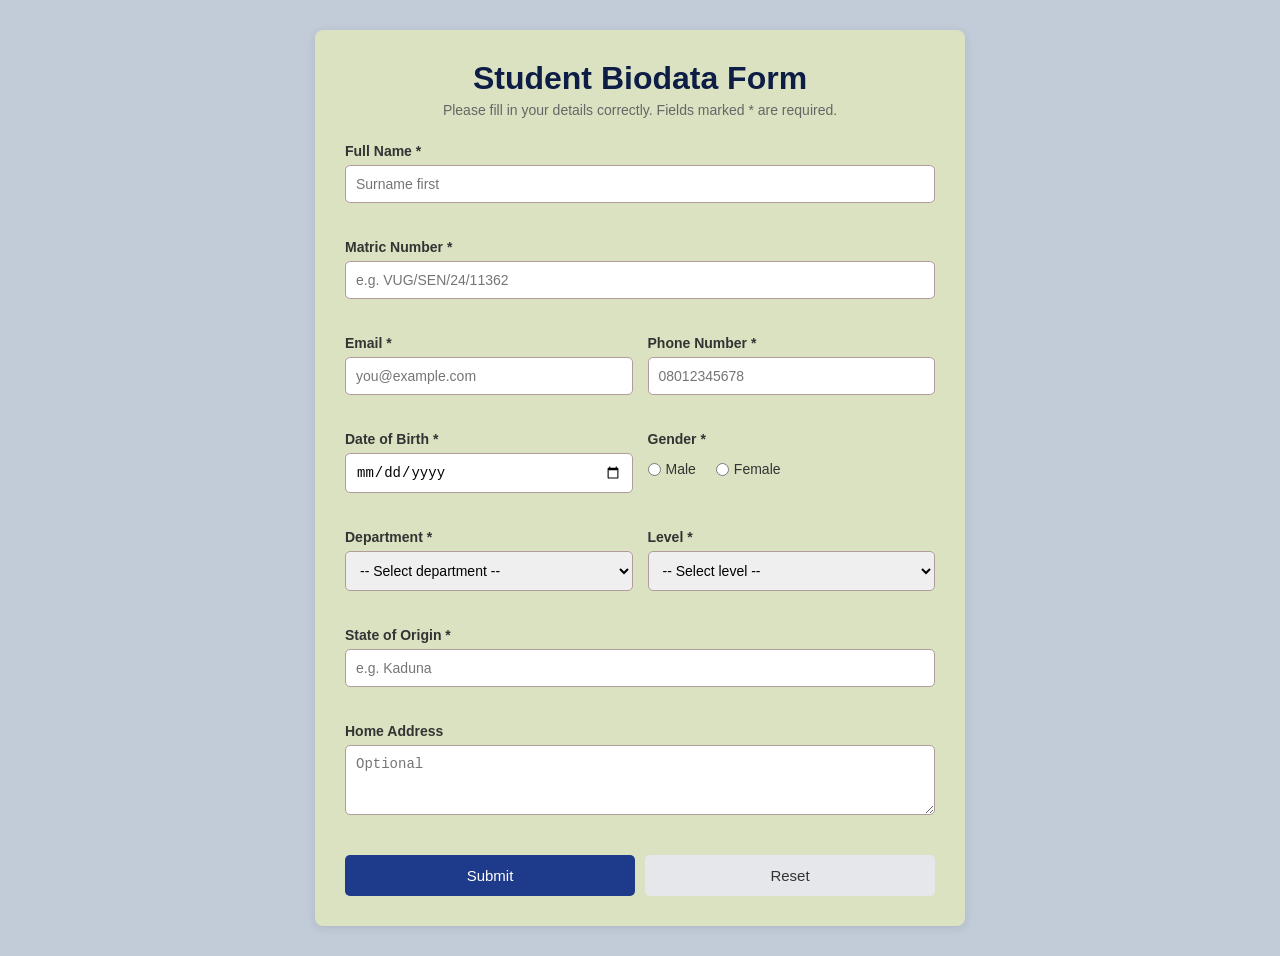
==== client/register.html @ fbb7846d "set up flask server, db connection and client/server structure" ====
<!DOCTYPE html>
<html lang="en">
<head>
    <meta charset="UTF-8">
    <meta name="viewport" content="width=device-width, initial-scale=1.0">
    <title>Student Biodata Form</title>
    <link rel="stylesheet" href="css/style.css">
</head>
<body>

    <div class="container">
        <h1>Student Biodata Form</h1>
        <p class="subtitle">Please fill in your details correctly. Fields marked * are required.</p>

        <form id="biodataForm" novalidate>

            <div class="form-group">
                <label for="fullName">Full Name *</label>
                <input type="text" id="fullName" placeholder="Surname first">
                <small class="error"></small>
            </div>

            <div class="form-group">
                <label for="matricNo">Matric Number *</label>
                <input type="text" id="matricNo" placeholder="e.g. VUG/SEN/24/11362">
                <small class="error"></small>
            </div>

            <div class="row">
                <div class="form-group">
                    <label for="email">Email *</label>
                    <input type="email" id="email" placeholder="you@example.com">
                    <small class="error"></small>
                </div>

                <div class="form-group">
                    <label for="phone">Phone Number *</label>
                    <input type="tel" id="phone" placeholder="08012345678">
                    <small class="error"></small>
                </div>
            </div>

            <div class="row">
                <div class="form-group">
                    <label for="dob">Date of Birth *</label>
                    <input type="date" id="dob">
                    <small class="error"></small>
                </div>

                <div class="form-group">
                    <label>Gender *</label>
                    <div class="radio-group" id="genderGroup">
                        <label><input type="radio" name="gender" value="Male"> Male</label>
                        <label><input type="radio" name="gender" value="Female"> Female</label>
                    </div>
                    <small class="error"></small>
                </div>
            </div>

            <div class="row">
                <div class="form-group">
                    <label for="department">Department *</label>
                    <select id="department">
                        <option value="">-- Select department --</option>
                        <option>Software Engineering</option>
                        <option>Computer Science</option>
                        <option>Cyber Security</option>
                        <option>Information Technology</option>
                        <option>Data Science</option>
                    </select>
                    <small class="error"></small>
                </div>

                <div class="form-group">
                    <label for="level">Level *</label>
                    <select id="level">
                        <option value="">-- Select level --</option>
                        <option>100</option>
                        <option>200</option>
                        <option>300</option>
                        <option>400</option>
                        <option>500</option>
                    </select>
                    <small class="error"></small>
                </div>
            </div>

            <div class="form-group">
                <label for="stateOfOrigin">State of Origin *</label>
                <input type="text" id="stateOfOrigin" placeholder="e.g. Kaduna">
                <small class="error"></small>
            </div>

            <div class="form-group">
                <label for="address">Home Address</label>
                <textarea id="address" rows="3" placeholder="Optional"></textarea>
                <small class="error"></small>
            </div>

            <div class="buttons">
                <button type="submit" class="btn-submit">Submit</button>
                <button type="reset" class="btn-reset">Reset</button>
            </div>
        </form>

        <div id="successBox" class="success hidden"></div>
    </div>

    <script src="js/register.js"></script>
</body>
</html>
---- client/css/style.css ----
* {
    margin: 0;
    padding: 0;
    box-sizing: border-box;
}

body {
    font-family: Arial, Helvetica, sans-serif;
    background-color: #c2ccd9;
    color: #333;
    padding: 30px 15px;
}

.container {
    max-width: 650px;
    margin: 0 auto;
    background: #dae2c1;
    padding: 30px;
    border-radius: 8px;
    box-shadow: 0 2px 10px rgba(0, 0, 0, 0.1);
}

h1 {
    text-align: center;
    color: #0e1d46;
    margin-bottom: 5px;
}

.subtitle {
    text-align: center;
    font-size: 14px;
    color: #666;
    margin-bottom: 25px;
}

.form-group {
    margin-bottom: 18px;
    flex: 1;
}

.row {
    display: flex;
    gap: 15px;
}

label {
    display: block;
    font-weight: bold;
    font-size: 14px;
    margin-bottom: 6px;
}

input[type="text"],
input[type="email"],
input[type="tel"],
input[type="date"],
select,
textarea {
    width: 100%;
    padding: 10px;
    border: 1px solid #b19c9c;
    border-radius: 5px;
    font-size: 14px;
}


textarea {
    resize: vertical;
}

.radio-group {
    display: flex;
    gap: 20px;
    padding-top: 8px;
}

.radio-group label {
    font-weight: normal;
    display: flex;
    align-items: center;
    gap: 5px;
}

.invalid {
    border-color: #dc2626 !important;
}

.error {
    color: #dc2626;
    font-size: 12px;
    display: block;
    margin-top: 4px;
    min-height: 14px;
}

.buttons {
    display: flex;
    gap: 10px;
    margin-top: 10px;
}

button {
    flex: 1;
    padding: 12px;
    border: none;
    border-radius: 5px;
    font-size: 15px;
    cursor: pointer;
}

.btn-submit {
    background-color: #1e3a8a;
    color: #fff;
}

.btn-submit:hover {
    background-color: #172e6e;
}

.btn-reset {
    background-color: #e5e7eb;
    color: #333;
}

.btn-reset:hover {
    background-color: #d1d5db;
}

.success {
    margin-top: 20px;
    padding: 15px;
    background-color: #dcfce7;
    border: 1px solid #16a34a;
    border-radius: 5px;
    font-size: 14px;
}

.success h3 {
    color: #15803d;
    margin-bottom: 10px;
}

.success p {
    margin-bottom: 4px;
}

.hidden {
    display: none;
}
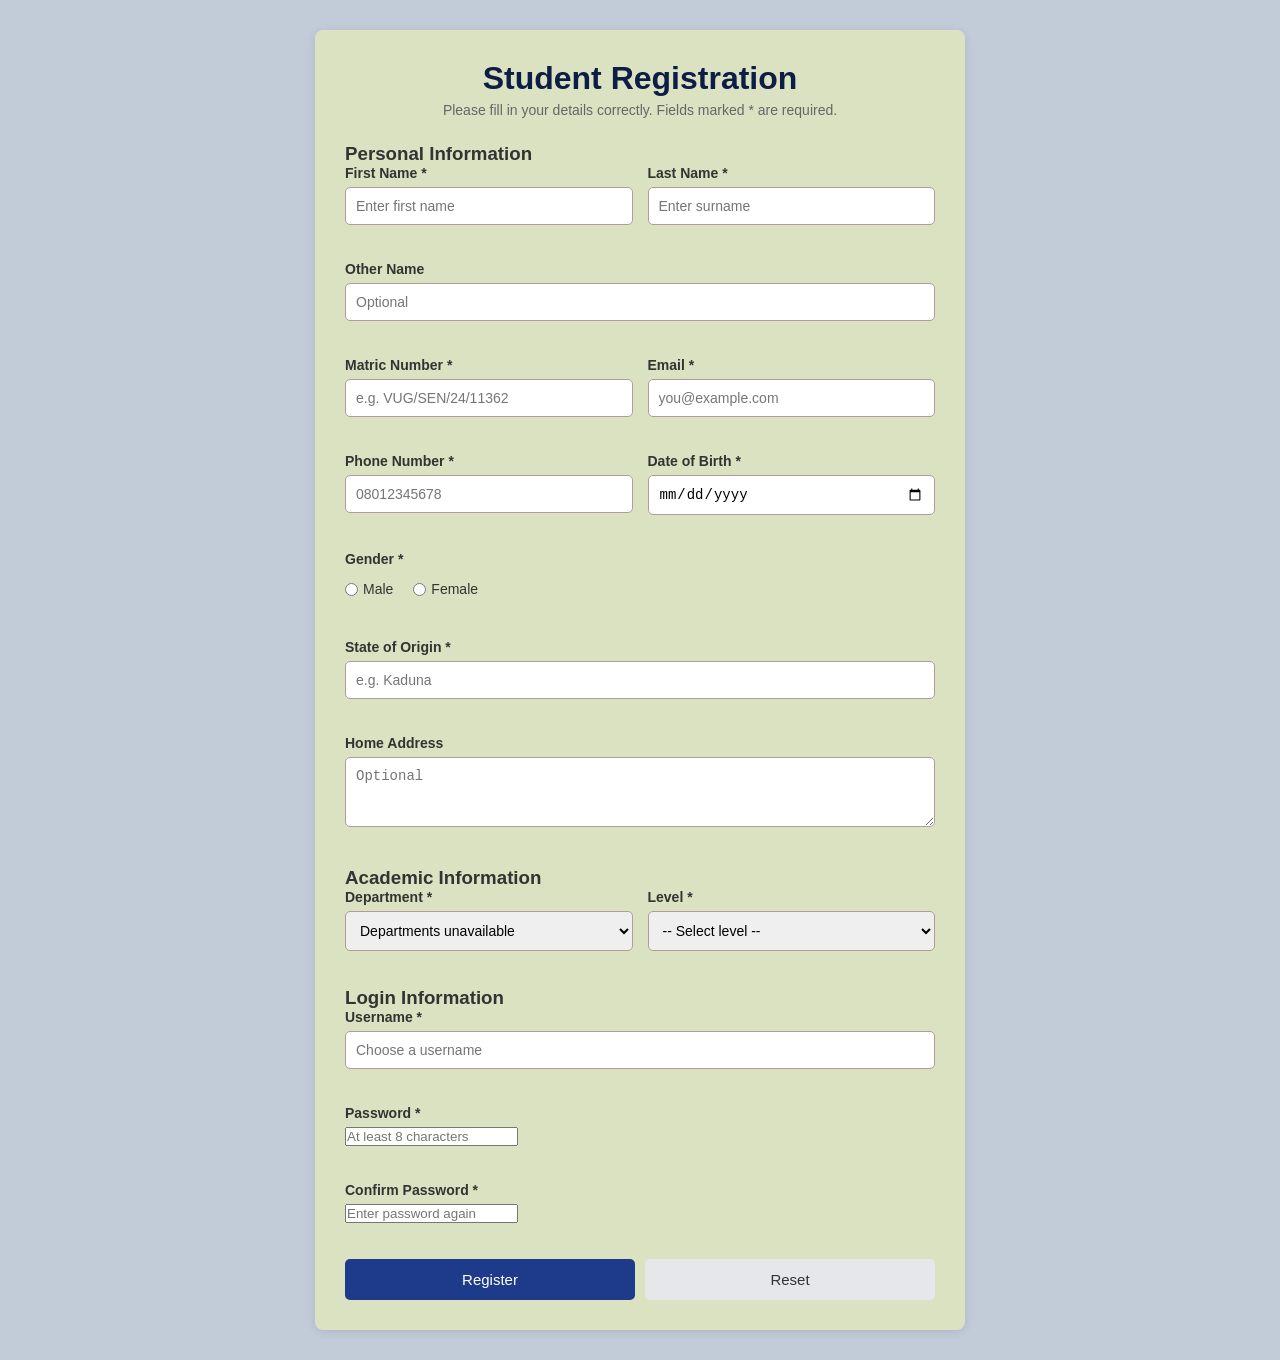
==== commit f0227cce: "Complete student registration page" ====
--- a/client/register.html
+++ b/client/register.html
@@ -3,70 +3,107 @@
 <head>
     <meta charset="UTF-8">
     <meta name="viewport" content="width=device-width, initial-scale=1.0">
-    <title>Student Biodata Form</title>
+    <title>Student Registration</title>
     <link rel="stylesheet" href="css/style.css">
 </head>
 <body>
 
     <div class="container">
-        <h1>Student Biodata Form</h1>
-        <p class="subtitle">Please fill in your details correctly. Fields marked * are required.</p>
+        <h1>Student Registration</h1>
+        <p class="subtitle">
+            Please fill in your details correctly. Fields marked * are required.
+        </p>
 
         <form id="biodataForm" novalidate>
 
-            <div class="form-group">
-                <label for="fullName">Full Name *</label>
-                <input type="text" id="fullName" placeholder="Surname first">
-                <small class="error"></small>
+            <h3>Personal Information</h3>
+
+            <div class="row">
+                <div class="form-group">
+                    <label for="firstName">First Name *</label>
+                    <input type="text" id="firstName" placeholder="Enter first name">
+                    <small class="error"></small>
+                </div>
+
+                <div class="form-group">
+                    <label for="lastName">Last Name *</label>
+                    <input type="text" id="lastName" placeholder="Enter surname">
+                    <small class="error"></small>
+                </div>
             </div>
 
             <div class="form-group">
-                <label for="matricNo">Matric Number *</label>
-                <input type="text" id="matricNo" placeholder="e.g. VUG/SEN/24/11362">
+                <label for="otherName">Other Name</label>
+                <input type="text" id="otherName" placeholder="Optional">
                 <small class="error"></small>
             </div>
 
             <div class="row">
                 <div class="form-group">
-                    <label for="email">Email *</label>
-                    <input type="email" id="email" placeholder="you@example.com">
+                    <label for="matricNo">Matric Number *</label>
+                    <input type="text" id="matricNo"
+                           placeholder="e.g. VUG/SEN/24/11362">
                     <small class="error"></small>
                 </div>
 
                 <div class="form-group">
-                    <label for="phone">Phone Number *</label>
-                    <input type="tel" id="phone" placeholder="08012345678">
+                    <label for="email">Email *</label>
+                    <input type="email" id="email" placeholder="you@example.com">
                     <small class="error"></small>
                 </div>
             </div>
 
             <div class="row">
                 <div class="form-group">
+                    <label for="phone">Phone Number *</label>
+                    <input type="tel" id="phone" placeholder="08012345678">
+                    <small class="error"></small>
+                </div>
+
+                <div class="form-group">
                     <label for="dob">Date of Birth *</label>
                     <input type="date" id="dob">
                     <small class="error"></small>
                 </div>
+            </div>
 
-                <div class="form-group">
-                    <label>Gender *</label>
-                    <div class="radio-group" id="genderGroup">
-                        <label><input type="radio" name="gender" value="Male"> Male</label>
-                        <label><input type="radio" name="gender" value="Female"> Female</label>
-                    </div>
-                    <small class="error"></small>
+            <div class="form-group">
+                <label>Gender *</label>
+                <div class="radio-group" id="genderGroup">
+                    <label>
+                        <input type="radio" name="gender" value="Male">
+                        Male
+                    </label>
+
+                    <label>
+                        <input type="radio" name="gender" value="Female">
+                        Female
+                    </label>
                 </div>
+                <small class="error"></small>
             </div>
+
+            <div class="form-group">
+                <label for="stateOfOrigin">State of Origin *</label>
+                <input type="text" id="stateOfOrigin"
+                       placeholder="e.g. Kaduna">
+                <small class="error"></small>
+            </div>
+
+            <div class="form-group">
+                <label for="address">Home Address</label>
+                <textarea id="address" rows="3"
+                          placeholder="Optional"></textarea>
+                <small class="error"></small>
+            </div>
+
+            <h3>Academic Information</h3>
 
             <div class="row">
                 <div class="form-group">
                     <label for="department">Department *</label>
                     <select id="department">
-                        <option value="">-- Select department --</option>
-                        <option>Software Engineering</option>
-                        <option>Computer Science</option>
-                        <option>Cyber Security</option>
-                        <option>Information Technology</option>
-                        <option>Data Science</option>
+                        <option value="">Loading departments...</option>
                     </select>
                     <small class="error"></small>
                 </div>
@@ -75,32 +112,49 @@
                     <label for="level">Level *</label>
                     <select id="level">
                         <option value="">-- Select level --</option>
-                        <option>100</option>
-                        <option>200</option>
-                        <option>300</option>
-                        <option>400</option>
-                        <option>500</option>
+                        <option value="100">100</option>
+                        <option value="200">200</option>
+                        <option value="300">300</option>
+                        <option value="400">400</option>
+                        <option value="500">500</option>
                     </select>
                     <small class="error"></small>
                 </div>
             </div>
 
+            <h3>Login Information</h3>
+
             <div class="form-group">
-                <label for="stateOfOrigin">State of Origin *</label>
-                <input type="text" id="stateOfOrigin" placeholder="e.g. Kaduna">
+                <label for="username">Username *</label>
+                <input type="text" id="username"
+                       placeholder="Choose a username">
                 <small class="error"></small>
             </div>
 
             <div class="form-group">
-                <label for="address">Home Address</label>
-                <textarea id="address" rows="3" placeholder="Optional"></textarea>
+                <label for="password">Password *</label>
+                <input type="password" id="password"
+                       placeholder="At least 8 characters">
+                <small class="error"></small>
+            </div>
+
+            <div class="form-group">
+                <label for="confirmPassword">Confirm Password *</label>
+                <input type="password" id="confirmPassword"
+                       placeholder="Enter password again">
                 <small class="error"></small>
             </div>
 
             <div class="buttons">
-                <button type="submit" class="btn-submit">Submit</button>
-                <button type="reset" class="btn-reset">Reset</button>
+                <button type="submit" class="btn-submit">
+                    Register
+                </button>
+
+                <button type="reset" class="btn-reset">
+                    Reset
+                </button>
             </div>
+
         </form>
 
         <div id="successBox" class="success hidden"></div>
